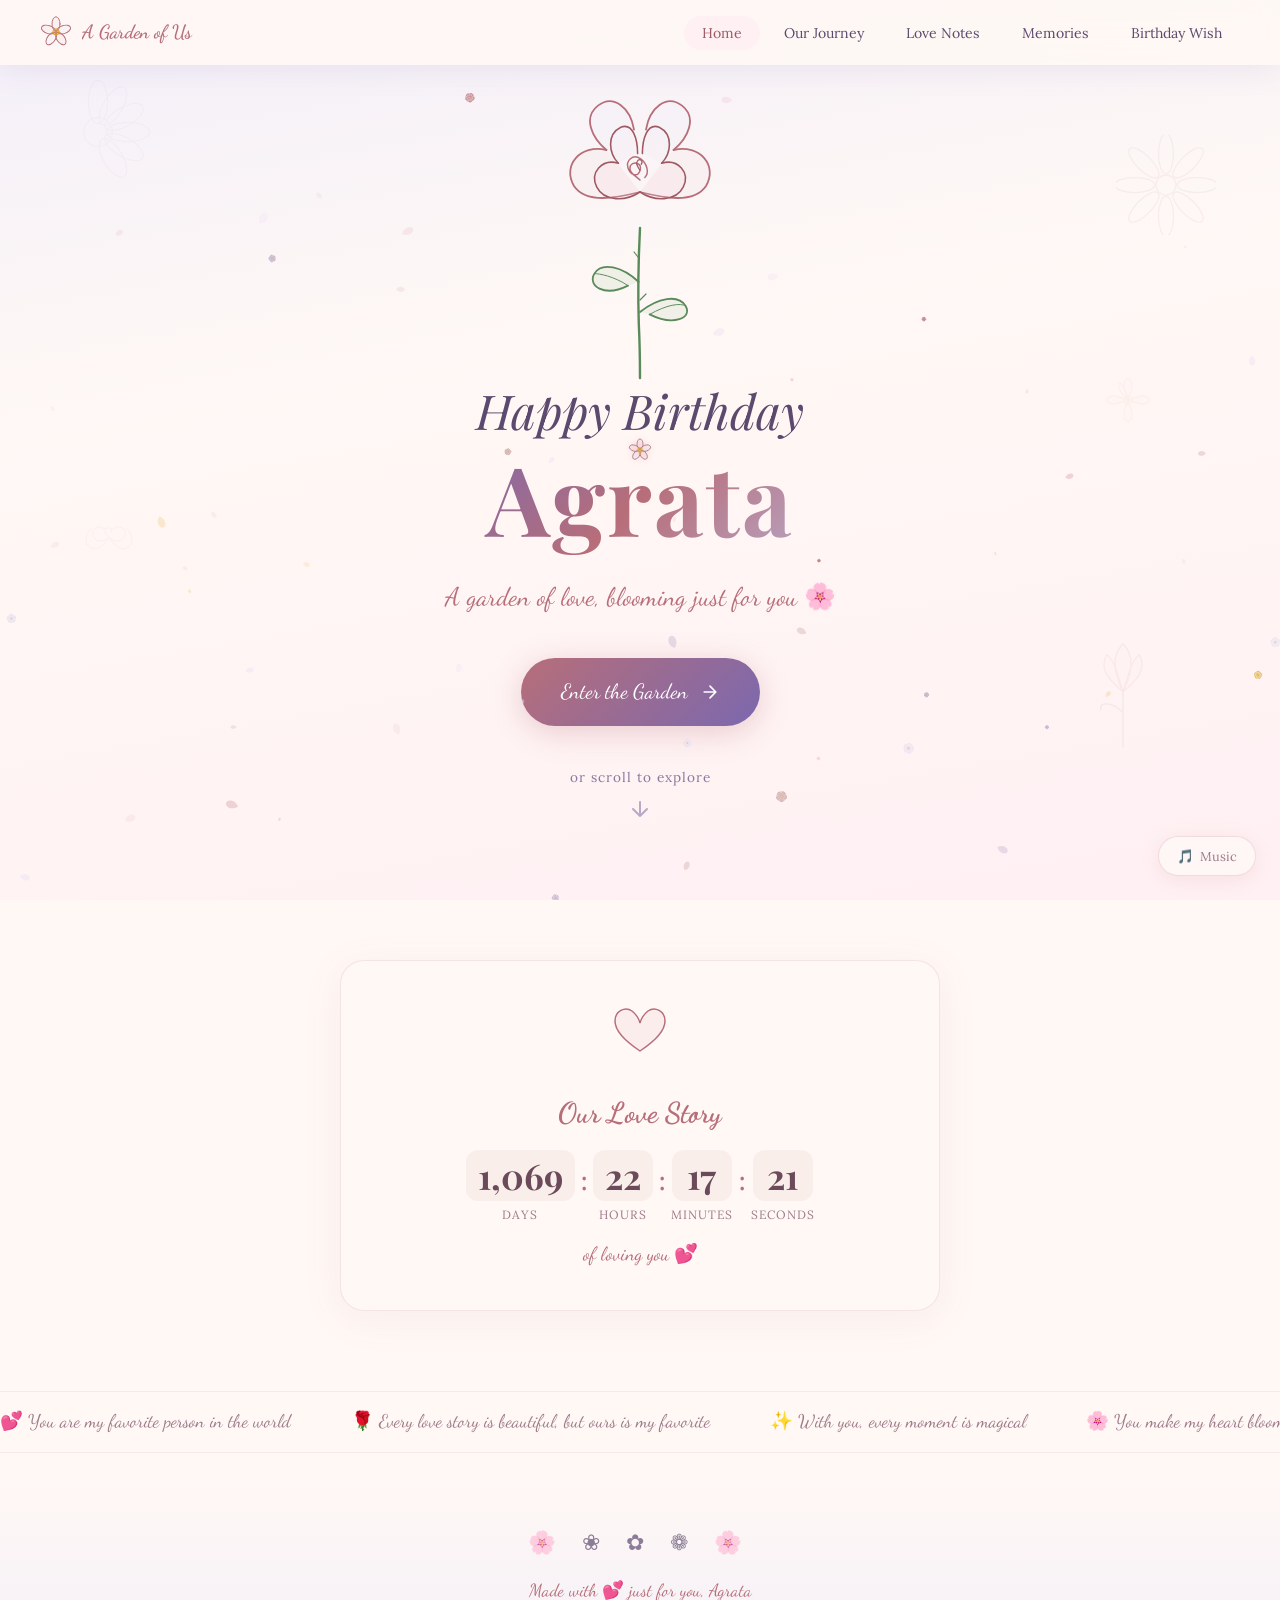
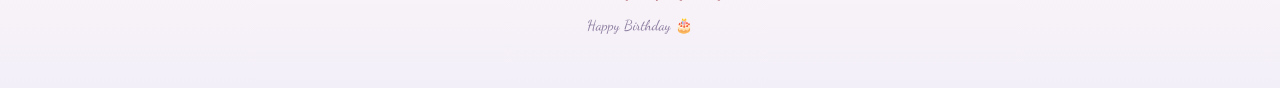
==== index.html @ a14348e7 "Intial Project" ====
<!DOCTYPE html>
<html lang="en">

<head>
    <meta charset="UTF-8">
    <meta name="viewport" content="width=device-width, initial-scale=1.0">
    <title>Happy Birthday, Agrata 🌸</title>
    <meta name="description" content="A garden of love, blooming just for you. Happy Birthday, Agrata!">
    <link rel="preconnect" href="https://fonts.googleapis.com">
    <link rel="preconnect" href="https://fonts.gstatic.com" crossorigin>
    <link
        href="https://fonts.googleapis.com/css2?family=Playfair+Display:ital,wght@0,400;0,600;0,700;1,400;1,600&family=Lora:ital,wght@0,400;0,500;1,400&family=Dancing+Script:wght@400;600;700&display=swap"
        rel="stylesheet">
    <link rel="stylesheet" href="styles.css">
</head>

<body>
    <!-- Page Transition -->
    <div class="page-transition" id="page-transition">
        <div class="petal-curtain"></div>
    </div>

    <!-- Floating Petals Canvas -->
    <canvas id="petals-canvas"></canvas>
    <!-- Twinkling Stars Canvas -->
    <canvas id="stars-canvas"></canvas>

    <!-- Music Toggle -->
    <button id="music-toggle" class="music-toggle" aria-label="Toggle ambient music">
        <span class="music-icon">🎵</span>
        <span class="music-label">Music</span>
    </button>

    <!-- Navigation -->
    <nav class="navbar">
        <a href="index.html" class="nav-logo" data-nav>
            <svg class="nav-logo-flower" viewBox="0 0 40 40">
                <g stroke="#B76E79" fill="none" stroke-width="1.2" stroke-linecap="round">
                    <ellipse cx="20" cy="10" rx="5" ry="9" transform="rotate(0,20,20)" fill="rgba(240,212,216,0.2)" />
                    <ellipse cx="20" cy="10" rx="5" ry="9" transform="rotate(72,20,20)" fill="rgba(230,224,243,0.2)" />
                    <ellipse cx="20" cy="10" rx="5" ry="9" transform="rotate(144,20,20)" fill="rgba(240,212,216,0.2)" />
                    <ellipse cx="20" cy="10" rx="5" ry="9" transform="rotate(216,20,20)" fill="rgba(230,224,243,0.2)" />
                    <ellipse cx="20" cy="10" rx="5" ry="9" transform="rotate(288,20,20)" fill="rgba(240,212,216,0.2)" />
                    <circle cx="20" cy="20" r="4" fill="rgba(218,165,32,0.3)" stroke="#DAA520" />
                </g>
            </svg>
            <span class="nav-logo-text">A Garden of Us</span>
        </a>
        <button id="nav-toggle" class="nav-toggle" aria-label="Toggle navigation">
            <span></span><span></span><span></span>
        </button>
        <ul id="nav-links" class="nav-links">
            <li><a href="index.html" class="nav-link active" data-nav>Home</a></li>
            <li><a href="journey.html" class="nav-link" data-nav>Our Journey</a></li>
            <li><a href="love-notes.html" class="nav-link" data-nav>Love Notes</a></li>
            <li><a href="memories.html" class="nav-link" data-nav>Memories</a></li>
            <li><a href="wish.html" class="nav-link" data-nav>Birthday Wish</a></li>
        </ul>
    </nav>

    <!-- HERO PAGE -->
    <main class="hero-page page-content">
        <!-- Background sketch flowers -->
        <div class="hero-bg-sketches">
            <!-- Sketch sunflower -->
            <svg viewBox="0 0 100 100">
                <g stroke="#B8A9C9" fill="none" stroke-width="1" stroke-linecap="round">
                    <ellipse cx="50" cy="25" rx="8" ry="18" transform="rotate(0,50,50)" />
                    <ellipse cx="50" cy="25" rx="8" ry="18" transform="rotate(30,50,50)" />
                    <ellipse cx="50" cy="25" rx="8" ry="18" transform="rotate(60,50,50)" />
                    <ellipse cx="50" cy="25" rx="8" ry="18" transform="rotate(90,50,50)" />
                    <ellipse cx="50" cy="25" rx="8" ry="18" transform="rotate(120,50,50)" />
                    <ellipse cx="50" cy="25" rx="8" ry="18" transform="rotate(150,50,50)" />
                    <circle cx="50" cy="50" r="12" />
                </g>
            </svg>
            <!-- Sketch daisy -->
            <svg viewBox="0 0 80 80">
                <g stroke="#B76E79" fill="none" stroke-width="1" stroke-linecap="round">
                    <ellipse cx="40" cy="15" rx="6" ry="16" transform="rotate(0,40,40)" />
                    <ellipse cx="40" cy="15" rx="6" ry="16" transform="rotate(45,40,40)" />
                    <ellipse cx="40" cy="15" rx="6" ry="16" transform="rotate(90,40,40)" />
                    <ellipse cx="40" cy="15" rx="6" ry="16" transform="rotate(135,40,40)" />
                    <ellipse cx="40" cy="15" rx="6" ry="16" transform="rotate(180,40,40)" />
                    <ellipse cx="40" cy="15" rx="6" ry="16" transform="rotate(225,40,40)" />
                    <ellipse cx="40" cy="15" rx="6" ry="16" transform="rotate(270,40,40)" />
                    <ellipse cx="40" cy="15" rx="6" ry="16" transform="rotate(315,40,40)" />
                    <circle cx="40" cy="40" r="8" />
                </g>
            </svg>
            <!-- Sketch rose small -->
            <svg viewBox="0 0 80 80">
                <g stroke="#B8A9C9" fill="none" stroke-width="1" stroke-linecap="round">
                    <path d="M40,38 C38,35 35,33 37,30 C40,28 43,30 42,33" />
                    <path d="M40,38 C35,42 28,42 26,36 C24,30 30,26 36,30" />
                    <path d="M40,38 C45,42 52,42 54,36 C56,30 50,26 44,30" />
                    <path d="M40,38 C36,44 30,50 24,47 C18,44 18,36 24,30" />
                    <path d="M40,38 C44,44 50,50 56,47 C62,44 62,36 56,30" />
                </g>
            </svg>
            <!-- Sketch tulip -->
            <svg viewBox="0 0 80 100">
                <g stroke="#B76E79" fill="none" stroke-width="1" stroke-linecap="round">
                    <path d="M40,45 C35,35 30,20 40,10 C50,20 45,35 40,45" fill="rgba(240,212,216,0.1)" />
                    <path d="M40,45 C32,38 22,30 28,18 C34,22 36,32 40,45" fill="rgba(230,224,243,0.1)" />
                    <path d="M40,45 C48,38 58,30 52,18 C46,22 44,32 40,45" fill="rgba(240,212,216,0.1)" />
                    <path d="M40,45 L40,85" stroke="#5A8A5A" />
                    <path d="M40,60 C32,52 22,52 24,58" stroke="#5A8A5A" />
                </g>
            </svg>
            <!-- Sketch cherry blossom -->
            <svg viewBox="0 0 70 70">
                <g stroke="#C9A0A0" fill="none" stroke-width="1" stroke-linecap="round">
                    <path d="M35,35 C33,28 28,20 35,16 C42,20 37,28 35,35" fill="rgba(240,212,216,0.1)" />
                    <path d="M35,35 C28,33 20,28 16,35 C20,42 28,37 35,35" fill="rgba(240,212,216,0.1)" />
                    <path d="M35,35 C37,42 42,50 35,54 C28,50 33,42 35,35" fill="rgba(240,212,216,0.1)" />
                    <path d="M35,35 C42,37 50,42 54,35 C50,28 42,33 35,35" fill="rgba(240,212,216,0.1)" />
                    <path d="M35,35 C30,30 24,24 28,20 C32,24 34,30 35,35" fill="rgba(230,224,243,0.1)" />
                    <circle cx="35" cy="35" r="4" fill="rgba(218,165,32,0.2)" stroke="#DAA520" stroke-width="0.8" />
                </g>
            </svg>
        </div>

        <div class="hero-content">
            <!-- Large Sketch Rose -->
            <div class="hero-flower-main sketch-flower">
                <svg viewBox="0 0 200 260" xmlns="http://www.w3.org/2000/svg">
                    <defs>
                        <filter id="pencilTexture">
                            <feTurbulence type="fractalNoise" baseFrequency="0.04" numOctaves="5" result="noise" />
                            <feDisplacementMap in="SourceGraphic" in2="noise" scale="1" xChannelSelector="R"
                                yChannelSelector="G" />
                        </filter>
                    </defs>
                    <g filter="url(#pencilTexture)">
                        <path d="M100,130 C99,150 98,180 99,210 C100,230 100,250 100,255" stroke="#5A8A5A" fill="none"
                            stroke-width="2" stroke-linecap="round" />
                        <path d="M99,175 C85,162 68,158 62,168 C56,178 70,188 90,178" stroke="#5A8A5A"
                            fill="rgba(143,188,143,0.12)" stroke-width="1.5" stroke-linecap="round" />
                        <path d="M90,178 C78,170 66,168 62,168" stroke="#5A8A5A" fill="none" stroke-width="0.8"
                            stroke-linecap="round" />
                        <path d="M100,200 C115,188 132,185 138,195 C144,205 128,212 108,202" stroke="#5A8A5A"
                            fill="rgba(143,188,143,0.12)" stroke-width="1.5" stroke-linecap="round" />
                        <path d="M108,202 C122,194 134,192 138,195" stroke="#5A8A5A" fill="none" stroke-width="0.8"
                            stroke-linecap="round" />
                        <path d="M99,155 L95,150" stroke="#5A8A5A" fill="none" stroke-width="1"
                            stroke-linecap="round" />
                        <path d="M100,190 L105,185" stroke="#5A8A5A" fill="none" stroke-width="1"
                            stroke-linecap="round" />
                        <path d="M100,100 C80,105 55,110 45,95 C35,78 50,60 72,65" stroke="#B76E79"
                            fill="rgba(240,212,216,0.15)" stroke-width="1.5" stroke-linecap="round" />
                        <path d="M100,100 C120,105 145,110 155,95 C165,78 150,60 128,65" stroke="#B76E79"
                            fill="rgba(240,212,216,0.15)" stroke-width="1.5" stroke-linecap="round" />
                        <path d="M72,65 C60,55 52,38 65,28 C78,18 92,30 95,48" stroke="#B76E79"
                            fill="rgba(230,224,243,0.12)" stroke-width="1.5" stroke-linecap="round" />
                        <path d="M128,65 C140,55 148,38 135,28 C122,18 108,30 105,48" stroke="#B76E79"
                            fill="rgba(230,224,243,0.12)" stroke-width="1.5" stroke-linecap="round" />
                        <path d="M100,100 C88,108 70,108 64,96 C58,84 68,72 82,76" stroke="#9E5A64"
                            fill="rgba(240,212,216,0.18)" stroke-width="1.3" stroke-linecap="round" />
                        <path d="M100,100 C112,108 130,108 136,96 C142,84 132,72 118,76" stroke="#9E5A64"
                            fill="rgba(240,212,216,0.18)" stroke-width="1.3" stroke-linecap="round" />
                        <path d="M82,76 C74,68 72,52 84,46 C94,42 98,56 98,68" stroke="#9E5A64"
                            fill="rgba(230,224,243,0.15)" stroke-width="1.3" stroke-linecap="round" />
                        <path d="M118,76 C126,68 128,52 116,46 C106,42 102,56 102,68" stroke="#9E5A64"
                            fill="rgba(230,224,243,0.15)" stroke-width="1.3" stroke-linecap="round" />
                        <path
                            d="M100,90 C96,86 90,84 92,78 C95,74 102,76 100,82 C98,88 92,86 90,80 C88,74 94,68 100,72 C106,76 108,84 104,88"
                            stroke="#B76E79" fill="none" stroke-width="1.2" stroke-linecap="round" />
                        <path d="M100,82 C98,79 96,76 98,74 C100,72 103,74 101,77" stroke="#9E5A64" fill="none"
                            stroke-width="1" stroke-linecap="round" />
                    </g>
                </svg>
            </div>

            <h1 class="hero-title">
                <span class="title-line">Happy Birthday</span>
                <span class="title-name">Agrata</span>
            </h1>
            <p class="hero-subtitle">A garden of love, blooming just for you 🌸</p>

            <a href="journey.html" class="hero-enter-btn" data-nav>
                Enter the Garden
                <svg viewBox="0 0 24 24" fill="none" stroke="currentColor" stroke-width="2" stroke-linecap="round"
                    stroke-linejoin="round">
                    <path d="M5 12h14M12 5l7 7-7 7" />
                </svg>
            </a>

            <div class="scroll-hint">
                <span>or scroll to explore</span>
                <div class="scroll-arrow">
                    <svg width="24" height="24" viewBox="0 0 24 24" fill="none">
                        <path d="M12 5v14M5 12l7 7 7-7" stroke="currentColor" stroke-width="2" stroke-linecap="round"
                            stroke-linejoin="round" />
                    </svg>
                </div>
            </div>
        </div>
    </main>

    <!-- Love Counter Section -->
    <section class="love-counter-section" data-animate>
        <div class="love-counter-card">
            <div class="love-counter-heart">
                <svg viewBox="0 0 60 60" width="60" height="60">
                    <path
                        d="M30,50 C15,40 5,30 5,20 C5,10 15,5 22,10 C27,14 29,18 30,22 C31,18 33,14 38,10 C45,5 55,10 55,20 C55,30 45,40 30,50Z"
                        stroke="#B76E79" fill="rgba(240,212,216,0.3)" stroke-width="1.5" />
                </svg>
            </div>
            <div class="love-counter-text">
                <h3>Our Love Story</h3>
                <div class="counter-numbers" id="love-counter">
                    <div class="counter-unit">
                        <span class="counter-value" id="counter-days">∞</span>
                        <span class="counter-label">Days</span>
                    </div>
                    <div class="counter-divider">:</div>
                    <div class="counter-unit">
                        <span class="counter-value" id="counter-hours">∞</span>
                        <span class="counter-label">Hours</span>
                    </div>
                    <div class="counter-divider">:</div>
                    <div class="counter-unit">
                        <span class="counter-value" id="counter-minutes">∞</span>
                        <span class="counter-label">Minutes</span>
                    </div>
                    <div class="counter-divider">:</div>
                    <div class="counter-unit">
                        <span class="counter-value" id="counter-seconds">∞</span>
                        <span class="counter-label">Seconds</span>
                    </div>
                </div>
                <p class="counter-subtitle">of loving you 💕</p>
            </div>
        </div>
    </section>

    <!-- Floating Love Quotes Ticker -->
    <section class="love-ticker-section">
        <div class="love-ticker">
            <div class="ticker-track" id="ticker-track">
                <span class="ticker-item">💕 You are my favorite person in the world</span>
                <span class="ticker-item">🌹 Every love story is beautiful, but ours is my favorite</span>
                <span class="ticker-item">✨ With you, every moment is magical</span>
                <span class="ticker-item">🌸 You make my heart bloom</span>
                <span class="ticker-item">💜 I fall in love with you more every day</span>
                <span class="ticker-item">🌻 You are my sunshine on cloudy days</span>
                <span class="ticker-item">💗 Home is wherever I'm with you</span>
                <span class="ticker-item">🦋 You give me butterflies, still</span>
                <span class="ticker-item">💕 You are my favorite person in the world</span>
                <span class="ticker-item">🌹 Every love story is beautiful, but ours is my favorite</span>
                <span class="ticker-item">✨ With you, every moment is magical</span>
                <span class="ticker-item">🌸 You make my heart bloom</span>
            </div>
        </div>
    </section>

    <!-- Footer -->
    <footer class="footer">
        <div class="footer-flowers">🌸 ❀ ✿ ❁ 🌸</div>
        <p>Made with 💕 just for you, Agrata</p>
        <p class="footer-small">Happy Birthday 🎂</p>
    </footer>

    <script src="script.js"></script>
</body>

</html>
---- styles.css ----
/* ========================================
   A GARDEN OF US — Multi-Page Birthday Website
   Theme: Botanical Romance with Sketch Flowers
   Color Palette: Lavender & Rose Gold
   ======================================== */

/* ===== CSS CUSTOM PROPERTIES ===== */
:root {
    --lavender: #B8A9C9;
    --lavender-light: #E6E0F3;
    --lavender-pale: #F3EFF9;
    --lavender-deep: #7B68AE;
    --lavender-dark: #5C4A8A;
    --rose-gold: #B76E79;
    --rose-gold-light: #F0D4D8;
    --rose-gold-pale: #FFF0F3;
    --rose-gold-metallic: #C9A0A0;
    --rose-gold-deep: #9E5A64;
    --cream: #FFF8F5;
    --cream-dark: #F5EDE8;
    --green-soft: #8FBC8F;
    --green-deep: #5A8A5A;
    --green-vine: #6B9E6B;
    --text-dark: #3D2E4F;
    --text-medium: #5C4A6E;
    --text-light: #8A7A9E;
    --white: #FFFFFF;
    --shadow-soft: 0 4px 30px rgba(123, 104, 174, 0.12);
    --shadow-medium: 0 8px 40px rgba(123, 104, 174, 0.18);
    --shadow-rose: 0 4px 30px rgba(183, 110, 121, 0.15);
    --font-display: 'Playfair Display', Georgia, serif;
    --font-body: 'Lora', Georgia, serif;
    --font-script: 'Dancing Script', cursive;
    --transition-smooth: all 0.4s cubic-bezier(0.25, 0.46, 0.45, 0.94);
}

/* ===== RESET & BASE ===== */
*,
*::before,
*::after {
    margin: 0;
    padding: 0;
    box-sizing: border-box;
}

html {
    scroll-behavior: smooth;
    font-size: 16px;
    overflow-x: hidden;
}

body {
    font-family: var(--font-body);
    color: var(--text-dark);
    background-color: var(--cream);
    overflow-x: hidden;
    line-height: 1.7;
}

::selection {
    background: var(--lavender-light);
    color: var(--lavender-dark);
}

/* ===== PAGE TRANSITION OVERLAY ===== */
.page-transition {
    position: fixed;
    inset: 0;
    z-index: 9999;
    pointer-events: none;
    display: flex;
    align-items: center;
    justify-content: center;
}

.page-transition .petal-curtain {
    position: absolute;
    inset: 0;
    background: linear-gradient(135deg, var(--lavender-pale), var(--rose-gold-pale));
    transform: scaleY(0);
    transform-origin: bottom;
    transition: transform 0.5s cubic-bezier(0.65, 0, 0.35, 1);
}

.page-transition.entering .petal-curtain {
    transform: scaleY(1);
    transform-origin: bottom;
}

.page-transition.leaving .petal-curtain {
    transform: scaleY(0);
    transform-origin: top;
}

/* Page entry animation */
.page-content {
    animation: pageEnter 0.8s ease-out forwards;
}

@keyframes pageEnter {
    from {
        opacity: 0;
        transform: translateY(30px);
    }

    to {
        opacity: 1;
        transform: translateY(0);
    }
}

/* ===== NAVIGATION ===== */
.navbar {
    position: fixed;
    top: 0;
    left: 0;
    right: 0;
    z-index: 1000;
    padding: 16px 40px;
    display: flex;
    align-items: center;
    justify-content: space-between;
    transition: var(--transition-smooth);
    background: rgba(255, 248, 245, 0.85);
    backdrop-filter: blur(20px);
    -webkit-backdrop-filter: blur(20px);
    box-shadow: var(--shadow-soft);
}

.nav-logo {
    display: flex;
    align-items: center;
    gap: 10px;
    text-decoration: none;
    transition: var(--transition-smooth);
}

.nav-logo:hover {
    transform: scale(1.05);
}

.nav-logo-flower {
    width: 32px;
    height: 32px;
    animation: spinSlow 10s linear infinite;
}

@keyframes spinSlow {
    from {
        transform: rotate(0deg);
    }

    to {
        transform: rotate(360deg);
    }
}

.nav-logo-text {
    font-family: var(--font-script);
    font-size: 1.2rem;
    color: var(--rose-gold);
    font-weight: 600;
}

.nav-toggle {
    display: none;
    flex-direction: column;
    gap: 5px;
    background: none;
    border: none;
    cursor: pointer;
    padding: 5px;
    z-index: 1001;
}

.nav-toggle span {
    display: block;
    width: 28px;
    height: 3px;
    background: var(--lavender-deep);
    border-radius: 3px;
    transition: var(--transition-smooth);
}

.nav-toggle.active span:nth-child(1) {
    transform: rotate(45deg) translate(6px, 6px);
}

.nav-toggle.active span:nth-child(2) {
    opacity: 0;
}

.nav-toggle.active span:nth-child(3) {
    transform: rotate(-45deg) translate(6px, -6px);
}

.nav-links {
    display: flex;
    list-style: none;
    gap: 6px;
}

.nav-link {
    text-decoration: none;
    font-family: var(--font-body);
    font-size: 0.88rem;
    color: var(--text-medium);
    padding: 8px 18px;
    border-radius: 25px;
    transition: var(--transition-smooth);
    position: relative;
}

.nav-link:hover,
.nav-link.active {
    color: var(--rose-gold-deep);
    background: var(--rose-gold-pale);
}

/* ===== FLOATING PETALS CANVAS ===== */
#petals-canvas {
    position: fixed;
    top: 0;
    left: 0;
    width: 100%;
    height: 100%;
    pointer-events: none;
    z-index: 2;
}

/* ===== SKETCH FLOWER STYLES ===== */
.sketch-flower {
    transition: transform 0.6s ease;
}

.sketch-flower:hover {
    transform: scale(1.08) rotate(5deg);
}

.sketch-line {
    fill: none;
    stroke-linecap: round;
    stroke-linejoin: round;
}

.sketch-fill-rose {
    fill: rgba(240, 212, 216, 0.25);
}

.sketch-fill-lavender {
    fill: rgba(230, 224, 243, 0.25);
}

.sketch-fill-gold {
    fill: rgba(218, 165, 32, 0.2);
}

.sketch-fill-green {
    fill: rgba(143, 188, 143, 0.15);
}

/* ===== COMMON SECTION STYLES ===== */
.section-header {
    text-align: center;
    padding-top: 120px;
    padding-bottom: 60px;
}

.section-icon {
    display: block;
    margin-bottom: 16px;
}

.section-icon svg {
    width: 60px;
    height: 60px;
    animation: float 3s ease-in-out infinite;
}

@keyframes float {

    0%,
    100% {
        transform: translateY(0);
    }

    50% {
        transform: translateY(-10px);
    }
}

.section-title {
    font-family: var(--font-display);
    font-size: clamp(2rem, 5vw, 3.5rem);
    color: var(--lavender-dark);
    margin-bottom: 12px;
    font-weight: 700;
}

.section-subtitle {
    font-family: var(--font-script);
    font-size: clamp(1rem, 3vw, 1.4rem);
    color: var(--rose-gold);
    font-weight: 400;
}

/* ===== SCROLL ANIMATIONS ===== */
[data-animate] {
    opacity: 0;
    transform: translateY(40px);
    transition: all 0.8s cubic-bezier(0.25, 0.46, 0.45, 0.94);
}

[data-animate].visible {
    opacity: 1;
    transform: translateY(0);
}

/* ===== FOOTER ===== */
.footer {
    text-align: center;
    padding: 50px 20px;
    background: linear-gradient(180deg, transparent, var(--lavender-pale));
    color: var(--text-medium);
    font-size: 0.95rem;
}

.footer-flowers {
    font-size: 1.4rem;
    letter-spacing: 10px;
    margin-bottom: 15px;
    opacity: 0.7;
}

.footer p {
    font-family: var(--font-script);
    font-size: 1.1rem;
    color: var(--rose-gold);
}

.footer-small {
    margin-top: 8px;
    font-size: 0.9rem !important;
    color: var(--text-light) !important;
}

/* ===== HERO PAGE ===== */
.hero-page {
    min-height: 100vh;
    display: flex;
    align-items: center;
    justify-content: center;
    background: linear-gradient(170deg, var(--lavender-pale) 0%, var(--cream) 40%, var(--rose-gold-pale) 100%);
    position: relative;
    overflow: hidden;
}

.hero-bg-sketches {
    position: absolute;
    inset: 0;
    overflow: hidden;
    pointer-events: none;
}

.hero-bg-sketches svg {
    position: absolute;
    opacity: 0.08;
    animation: floatRandom 8s ease-in-out infinite;
}

.hero-bg-sketches svg:nth-child(1) {
    top: 8%;
    left: 3%;
    width: 120px;
    animation-delay: 0s;
}

.hero-bg-sketches svg:nth-child(2) {
    top: 15%;
    right: 5%;
    width: 100px;
    animation-delay: 1.5s;
}

.hero-bg-sketches svg:nth-child(3) {
    top: 55%;
    left: 5%;
    width: 90px;
    animation-delay: 3s;
}

.hero-bg-sketches svg:nth-child(4) {
    top: 70%;
    right: 8%;
    width: 110px;
    animation-delay: 2s;
}

.hero-bg-sketches svg:nth-child(5) {
    top: 40%;
    left: 85%;
    width: 80px;
    animation-delay: 4s;
}

@keyframes floatRandom {

    0%,
    100% {
        transform: translate(0, 0) rotate(0deg);
    }

    25% {
        transform: translate(10px, -15px) rotate(5deg);
    }

    50% {
        transform: translate(-5px, -25px) rotate(-3deg);
    }

    75% {
        transform: translate(15px, -10px) rotate(8deg);
    }
}

.hero-content {
    text-align: center;
    z-index: 3;
    position: relative;
    padding: 0 20px;
}

.hero-flower-main {
    width: 240px;
    height: 280px;
    margin: 0 auto 30px;
    opacity: 0;
    animation: heroFlowerIn 1.5s cubic-bezier(0.34, 1.56, 0.64, 1) 0.3s forwards;
}

@keyframes heroFlowerIn {
    from {
        opacity: 0;
        transform: scale(0.3) rotate(-20deg);
    }

    to {
        opacity: 1;
        transform: scale(1) rotate(0deg);
    }
}

.hero-title {
    font-family: var(--font-display);
    line-height: 1.2;
    margin-bottom: 20px;
    opacity: 0;
    animation: slideUp 1s ease-out 1s forwards;
}

.title-line {
    display: block;
    font-size: clamp(1.8rem, 5vw, 3rem);
    color: var(--text-medium);
    font-weight: 400;
    font-style: italic;
}

.title-name {
    display: block;
    font-size: clamp(3rem, 8vw, 6rem);
    background: linear-gradient(135deg, var(--lavender-deep), var(--rose-gold), var(--lavender));
    -webkit-background-clip: text;
    -webkit-text-fill-color: transparent;
    background-clip: text;
    font-weight: 700;
    letter-spacing: 2px;
}

.hero-subtitle {
    font-family: var(--font-script);
    font-size: clamp(1.1rem, 3vw, 1.6rem);
    color: var(--rose-gold);
    opacity: 0;
    animation: slideUp 1s ease-out 1.3s forwards;
    margin-bottom: 40px;
}

@keyframes slideUp {
    from {
        opacity: 0;
        transform: translateY(30px);
    }

    to {
        opacity: 1;
        transform: translateY(0);
    }
}

.hero-enter-btn {
    display: inline-flex;
    align-items: center;
    gap: 12px;
    padding: 16px 40px;
    background: linear-gradient(135deg, var(--rose-gold), var(--lavender-deep));
    color: white;
    text-decoration: none;
    font-family: var(--font-script);
    font-size: 1.3rem;
    border-radius: 50px;
    border: none;
    cursor: pointer;
    opacity: 0;
    animation: slideUp 1s ease-out 1.6s forwards;
    transition: all 0.4s ease;
    box-shadow: 0 6px 30px rgba(183, 110, 121, 0.3);
}

.hero-enter-btn:hover {
    transform: translateY(-3px) scale(1.03);
    box-shadow: 0 10px 40px rgba(183, 110, 121, 0.4);
}

.hero-enter-btn svg {
    width: 20px;
    height: 20px;
    transition: transform 0.3s ease;
}

.hero-enter-btn:hover svg {
    transform: translateX(5px);
}

/* Scroll hint */
.scroll-hint {
    margin-top: 40px;
    opacity: 0;
    animation: slideUp 1s ease-out 1.8s forwards;
    color: var(--text-light);
    font-size: 0.85rem;
    letter-spacing: 1px;
}

.scroll-arrow {
    margin-top: 8px;
    animation: bounceDown 2s ease-in-out infinite;
}

.scroll-arrow svg {
    color: var(--lavender);
}

@keyframes bounceDown {

    0%,
    100% {
        transform: translateY(0);
    }

    50% {
        transform: translateY(10px);
    }
}

/* ===== JOURNEY PAGE ===== */
.journey-page {
    min-height: 100vh;
    background: linear-gradient(180deg, var(--cream) 0%, var(--lavender-pale) 50%, var(--cream) 100%);
    padding-bottom: 100px;
}

.timeline {
    position: relative;
    max-width: 900px;
    margin: 0 auto;
    padding: 0 20px;
}

.vine-line {
    position: absolute;
    left: 50%;
    top: 0;
    bottom: 0;
    width: 3px;
    background: linear-gradient(to bottom,
            transparent,
            var(--green-soft) 5%,
            var(--green-vine) 50%,
            var(--green-soft) 95%,
            transparent);
    transform: translateX(-50%);
    border-radius: 2px;
}

.timeline-item {
    position: relative;
    width: 45%;
    padding: 20px 0;
    opacity: 0;
    transform: translateY(40px);
    transition: all 0.8s cubic-bezier(0.25, 0.46, 0.45, 0.94);
}

.timeline-item.visible {
    opacity: 1;
    transform: translateY(0);
}

.timeline-item.left {
    margin-right: auto;
    text-align: right;
    padding-right: 50px;
}

.timeline-item.right {
    margin-left: auto;
    text-align: left;
    padding-left: 50px;
}

.timeline-flower {
    position: absolute;
    top: 20px;
    z-index: 5;
    transition: transform 0.5s ease;
}

.timeline-flower svg {
    width: 50px;
    height: 50px;
}

.timeline-item.left .timeline-flower {
    right: -28px;
}

.timeline-item.right .timeline-flower {
    left: -28px;
}

.timeline-item:hover .timeline-flower {
    transform: scale(1.2) rotate(10deg);
}

.timeline-card {
    background: rgba(255, 255, 255, 0.8);
    backdrop-filter: blur(10px);
    border-radius: 20px;
    padding: 30px;
    box-shadow: var(--shadow-soft);
    border: 1px solid rgba(184, 169, 201, 0.2);
    transition: var(--transition-smooth);
    cursor: pointer;
}

.timeline-card:hover {
    transform: translateY(-5px);
    box-shadow: var(--shadow-medium);
    border-color: var(--rose-gold-light);
}

.timeline-date {
    font-family: var(--font-script);
    font-size: 1rem;
    color: var(--rose-gold);
    display: block;
    margin-bottom: 8px;
}

.timeline-card h3 {
    font-family: var(--font-display);
    font-size: 1.3rem;
    color: var(--lavender-dark);
    margin-bottom: 10px;
}

.timeline-card p {
    font-size: 0.95rem;
    color: var(--text-medium);
    line-height: 1.7;
}

/* ===== LOVE NOTES PAGE ===== */
.love-notes-page {
    min-height: 100vh;
    background: linear-gradient(180deg, var(--cream) 0%, var(--rose-gold-pale) 50%, var(--cream) 100%);
    padding-bottom: 100px;
}

.notes-garden {
    display: grid;
    grid-template-columns: repeat(3, 1fr);
    gap: 40px;
    max-width: 1000px;
    margin: 0 auto;
    padding: 0 30px;
}

.love-note {
    perspective: 800px;
    height: 320px;
    cursor: pointer;
    opacity: 0;
    transform: translateY(30px) scale(0.9);
    transition: all 0.8s cubic-bezier(0.25, 0.46, 0.45, 0.94);
}

.love-note.visible {
    opacity: 1;
    transform: translateY(0) scale(1);
}

.love-note:nth-child(2) {
    transition-delay: 0.1s;
}

.love-note:nth-child(3) {
    transition-delay: 0.2s;
}

.love-note:nth-child(4) {
    transition-delay: 0.3s;
}

.love-note:nth-child(5) {
    transition-delay: 0.4s;
}

.love-note:nth-child(6) {
    transition-delay: 0.5s;
}

.note-card {
    position: relative;
    width: 100%;
    height: 100%;
    transition: transform 0.8s cubic-bezier(0.4, 0, 0.2, 1);
    transform-style: preserve-3d;
}

.love-note.flipped .note-card {
    transform: rotateY(180deg);
}

.note-front,
.note-back {
    position: absolute;
    inset: 0;
    backface-visibility: hidden;
    border-radius: 20px;
    display: flex;
    flex-direction: column;
    align-items: center;
    justify-content: center;
    padding: 24px;
}

.note-front {
    background: rgba(255, 255, 255, 0.75);
    backdrop-filter: blur(10px);
    border: 1px solid rgba(184, 169, 201, 0.2);
    box-shadow: var(--shadow-soft);
}

.note-front svg {
    width: 100px;
    height: 100px;
    margin-bottom: 15px;
}

.note-front-label {
    font-family: var(--font-script);
    font-size: 1.1rem;
    color: var(--rose-gold);
}

.note-front-hint {
    font-size: 0.8rem;
    color: var(--text-light);
    margin-top: 8px;
    font-style: italic;
}

.note-back {
    background: linear-gradient(135deg, var(--rose-gold-pale), var(--lavender-pale));
    border: 2px solid var(--rose-gold-light);
    box-shadow: var(--shadow-rose);
    transform: rotateY(180deg);
}

.note-back p {
    font-family: var(--font-script);
    font-size: 1.2rem;
    color: var(--text-dark);
    line-height: 1.8;
    text-align: center;
}

.note-back .note-close-hint {
    font-size: 0.75rem;
    color: var(--text-light);
    margin-top: 15px;
    font-style: italic;
}

/* ===== MEMORIES PAGE ===== */
.memories-page {
    min-height: 100vh;
    background: linear-gradient(180deg, var(--cream) 0%, var(--lavender-pale) 50%, var(--cream) 100%);
    padding-bottom: 100px;
}

.gallery {
    display: grid;
    grid-template-columns: repeat(3, 1fr);
    gap: 30px;
    max-width: 1000px;
    margin: 0 auto;
    padding: 0 30px;
}

.gallery-item {
    opacity: 0;
    transform: translateY(30px);
    transition: all 0.8s ease;
    cursor: pointer;
}

.gallery-item.visible {
    opacity: 1;
    transform: translateY(0);
}

.gallery-item:nth-child(2) {
    transition-delay: 0.1s;
}

.gallery-item:nth-child(3) {
    transition-delay: 0.2s;
}

.gallery-item:nth-child(4) {
    transition-delay: 0.3s;
}

.gallery-item:nth-child(5) {
    transition-delay: 0.4s;
}

.gallery-item:nth-child(6) {
    transition-delay: 0.5s;
}

.gallery-item.gi-large {
    grid-column: span 2;
}

.gallery-frame {
    position: relative;
    border-radius: 20px;
    overflow: hidden;
    background: rgba(255, 255, 255, 0.7);
    backdrop-filter: blur(10px);
    border: 1px solid rgba(184, 169, 201, 0.2);
    box-shadow: var(--shadow-soft);
    transition: var(--transition-smooth);
}

.gallery-frame:hover {
    transform: translateY(-5px);
    box-shadow: var(--shadow-medium);
    border-color: var(--rose-gold-light);
}

.photo-placeholder {
    aspect-ratio: 4/3;
    display: flex;
    flex-direction: column;
    align-items: center;
    justify-content: center;
    background: linear-gradient(135deg, var(--lavender-pale), var(--rose-gold-pale));
    gap: 10px;
}

.placeholder-icon {
    font-size: 2.5rem;
    opacity: 0.5;
}

.placeholder-text {
    font-family: var(--font-script);
    color: var(--text-light);
    font-size: 1rem;
}

.frame-corner {
    position: absolute;
    width: 40px;
    height: 40px;
    opacity: 0.5;
    transition: opacity 0.3s ease;
}

.gallery-frame:hover .frame-corner {
    opacity: 0.8;
}

.fc-tl {
    top: 8px;
    left: 8px;
}

.fc-tr {
    top: 8px;
    right: 8px;
    transform: scaleX(-1);
}

.fc-bl {
    bottom: 8px;
    left: 8px;
    transform: scaleY(-1);
}

.fc-br {
    bottom: 8px;
    right: 8px;
    transform: scale(-1);
}

.gallery-caption {
    font-family: var(--font-script);
    font-size: 1rem;
    color: var(--text-medium);
    text-align: center;
    padding: 14px 10px;
}

/* ===== WISH PAGE ===== */
.wish-page {
    min-height: 100vh;
    background: linear-gradient(180deg, var(--cream) 0%, var(--rose-gold-pale) 30%, var(--lavender-pale) 70%, var(--cream) 100%);
    padding-bottom: 80px;
    position: relative;
    overflow: hidden;
}

#cherry-canvas {
    position: absolute;
    inset: 0;
    width: 100%;
    height: 100%;
    pointer-events: none;
    z-index: 1;
}

.wish-content {
    position: relative;
    z-index: 3;
}

.wish-flowers-row {
    display: flex;
    justify-content: center;
    gap: 20px;
    margin-bottom: 10px;
    opacity: 0;
    animation: slideUp 1s ease-out 0.5s forwards;
}

.wish-flowers-row svg {
    width: 50px;
    height: 50px;
    animation: float 4s ease-in-out infinite;
}

.wish-flowers-row svg:nth-child(2) {
    animation-delay: 0.5s;
}

.wish-flowers-row svg:nth-child(3) {
    animation-delay: 1s;
}

.wish-title {
    text-align: center;
    font-family: var(--font-display);
    margin-bottom: 40px;
    opacity: 0;
    animation: slideUp 1s ease-out 0.8s forwards;
}

.wish-line1 {
    display: block;
    font-size: clamp(1.5rem, 4vw, 2.5rem);
    color: var(--text-medium);
    font-weight: 400;
    font-style: italic;
}

.wish-line2 {
    display: block;
    font-size: clamp(2.5rem, 6vw, 4rem);
    background: linear-gradient(135deg, var(--lavender-deep), var(--rose-gold));
    -webkit-background-clip: text;
    -webkit-text-fill-color: transparent;
    background-clip: text;
    font-weight: 700;
}

.wish-letter {
    max-width: 700px;
    margin: 0 auto 60px;
    background: rgba(255, 255, 255, 0.85);
    backdrop-filter: blur(15px);
    border-radius: 24px;
    padding: 50px 45px;
    box-shadow: var(--shadow-medium);
    border: 1px solid rgba(184, 169, 201, 0.15);
    opacity: 0;
    animation: slideUp 1s ease-out 1.1s forwards;
}

.wish-letter p {
    font-size: 1.05rem;
    line-height: 1.9;
    margin-bottom: 18px;
    color: var(--text-dark);
}

.wish-letter p:first-child {
    font-family: var(--font-script);
    font-size: 1.3rem;
    color: var(--lavender-deep);
}

.wish-signature {
    font-family: var(--font-script);
    font-size: 1.3rem;
    text-align: right;
    color: var(--rose-gold);
    margin-top: 25px;
    margin-bottom: 0 !important;
}

/* Cake */
.wish-cake {
    text-align: center;
    opacity: 0;
    animation: slideUp 1s ease-out 1.4s forwards;
}

.cake {
    display: inline-block;
    position: relative;
    cursor: pointer;
    transition: transform 0.3s ease;
}

.cake:hover {
    transform: scale(1.08);
}

.candle {
    width: 8px;
    height: 35px;
    background: linear-gradient(to bottom, #FFE4B5, var(--lavender));
    margin: 0 auto 0;
    border-radius: 4px 4px 0 0;
    position: relative;
}

.flame {
    position: absolute;
    top: -18px;
    left: 50%;
    transform: translateX(-50%);
    width: 12px;
    height: 18px;
    background: radial-gradient(ellipse at bottom, #FFA500, #FF6347, transparent);
    border-radius: 50% 50% 50% 50% / 60% 60% 40% 40%;
    animation: flicker 0.4s ease-in-out infinite alternate;
    transition: opacity 0.5s ease;
}

.flame.out {
    opacity: 0;
}

@keyframes flicker {
    0% {
        transform: translateX(-50%) scale(1) rotate(-2deg);
    }

    100% {
        transform: translateX(-50%) scale(1.1) rotate(2deg);
    }
}

.cake-top {
    width: 100px;
    height: 20px;
    background: linear-gradient(to bottom, var(--rose-gold-pale), var(--rose-gold-light));
    border-radius: 8px 8px 0 0;
    position: relative;
}

.cake-top::after {
    content: '• • •';
    position: absolute;
    top: 4px;
    width: 100%;
    text-align: center;
    font-size: 10px;
    color: var(--lavender);
    letter-spacing: 8px;
}

.cake-middle {
    width: 110px;
    height: 30px;
    background: linear-gradient(to bottom, var(--lavender-light), var(--lavender));
    margin: 0 auto;
    border: 2px solid rgba(255, 255, 255, 0.4);
}

.cake-bottom {
    width: 120px;
    height: 30px;
    background: linear-gradient(to bottom, var(--rose-gold-light), var(--rose-gold));
    margin: 0 auto;
    border-radius: 0 0 12px 12px;
    border: 2px solid rgba(255, 255, 255, 0.3);
}

.make-wish {
    font-family: var(--font-script);
    font-size: 1.3rem;
    color: var(--lavender-deep);
    margin-top: 20px;
}

/* Confetti */
.confetti-piece {
    position: fixed;
    width: 10px;
    height: 10px;
    border-radius: 2px;
    z-index: 9000;
    animation: confettiFall 3s ease-out forwards;
    pointer-events: none;
}

@keyframes confettiFall {
    0% {
        transform: translateY(0) rotate(0deg);
        opacity: 1;
    }

    100% {
        transform: translateY(100vh) rotate(720deg);
        opacity: 0;
    }
}

/* ===== SPARKLE ON CLICK ===== */
.sparkle {
    position: fixed;
    pointer-events: none;
    width: 10px;
    height: 10px;
    border-radius: 50%;
    animation: sparkleAnim 0.8s ease-out forwards;
    z-index: 9999;
}

@keyframes sparkleAnim {
    0% {
        transform: scale(0);
        opacity: 1;
    }

    50% {
        transform: scale(1);
        opacity: 0.8;
    }

    100% {
        transform: scale(0);
        opacity: 0;
    }
}

/* ===== MOUSE FLOWER TRAIL ===== */
.trail-petal {
    position: fixed;
    pointer-events: none;
    z-index: 9998;
    animation: trailFade 1.2s ease-out forwards;
    transform-origin: center;
}

.trail-petal svg {
    width: 100%;
    height: 100%;
}

@keyframes trailFade {
    0% {
        opacity: 0.8;
        transform: scale(0.3) rotate(0deg);
    }

    40% {
        opacity: 0.6;
        transform: scale(1) rotate(90deg);
    }

    100% {
        opacity: 0;
        transform: scale(0.5) rotate(200deg) translateY(20px);
    }
}

/* ===== CLICK-TO-PLANT FLOWERS ===== */
.planted-flower {
    position: absolute;
    pointer-events: none;
    z-index: 5;
    transform: translate(-50%, -100%);
    animation: flowerGrow 1s cubic-bezier(0.34, 1.56, 0.64, 1) forwards;
    transform-origin: bottom center;
    filter: drop-shadow(0 2px 4px rgba(0, 0, 0, 0.1));
}

.planted-flower svg {
    width: 100%;
    height: auto;
}

.planted-flower.wilting {
    animation: flowerWilt 1.5s ease-in forwards;
}

@keyframes flowerGrow {
    0% {
        opacity: 0;
        transform: translate(-50%, -100%) scaleY(0) scaleX(0.5);
    }

    50% {
        opacity: 1;
        transform: translate(-50%, -100%) scaleY(1.1) scaleX(1.05);
    }

    70% {
        transform: translate(-50%, -100%) scaleY(0.95) scaleX(0.98);
    }

    100% {
        opacity: 1;
        transform: translate(-50%, -100%) scaleY(1) scaleX(1);
    }
}

@keyframes flowerWilt {
    0% {
        opacity: 1;
        transform: translate(-50%, -100%) rotate(0deg);
    }

    50% {
        opacity: 0.5;
        transform: translate(-50%, -100%) rotate(15deg) scaleY(0.8);
    }

    100% {
        opacity: 0;
        transform: translate(-50%, -100%) rotate(30deg) scaleY(0.3);
    }
}

/* ===== FLOATING HEARTS ===== */
.floating-heart {
    position: fixed;
    pointer-events: none;
    z-index: 9998;
    animation: heartFloat 2.5s ease-out forwards;
}

@keyframes heartFloat {
    0% {
        opacity: 1;
        transform: translateY(0) scale(0.3) rotate(0deg);
    }

    20% {
        opacity: 1;
        transform: translateY(-30px) scale(1.2) rotate(-10deg);
    }

    100% {
        opacity: 0;
        transform: translateY(-200px) scale(0.8) rotate(15deg);
    }
}

/* ===== LOVE NOTE PETAL BURST ===== */
.note-petal-burst {
    position: fixed;
    width: 8px;
    height: 8px;
    border-radius: 50% 0 50% 50%;
    pointer-events: none;
    z-index: 9998;
    animation: petalBurst 0.8s cubic-bezier(0.25, 0.46, 0.45, 0.94) forwards;
}

@keyframes petalBurst {
    0% {
        opacity: 1;
        transform: translate(0, 0) scale(0.5) rotate(0deg);
    }

    100% {
        opacity: 0;
        transform: translate(var(--tx), var(--ty)) scale(1.5) rotate(180deg);
    }
}

/* ===== SCROLL PROGRESS BAR ===== */
.scroll-progress {
    position: fixed;
    top: 0;
    left: 0;
    height: 3px;
    width: 0%;
    background: linear-gradient(90deg, var(--lavender-deep), var(--rose-gold), var(--lavender));
    z-index: 10001;
    transition: width 0.1s linear;
    border-radius: 0 2px 2px 0;
    box-shadow: 0 0 8px rgba(183, 110, 121, 0.4);
}

/* ===== EASTER EGG MESSAGE ===== */
.easter-egg-msg {
    position: fixed;
    top: 50%;
    left: 50%;
    transform: translate(-50%, -50%) scale(0.8);
    background: linear-gradient(135deg, var(--rose-gold-pale), var(--lavender-pale));
    border: 2px solid var(--rose-gold-light);
    border-radius: 30px;
    padding: 30px 50px;
    font-family: var(--font-script);
    font-size: 1.4rem;
    color: var(--lavender-dark);
    box-shadow: var(--shadow-medium), 0 0 60px rgba(183, 110, 121, 0.2);
    z-index: 10000;
    opacity: 0;
    transition: all 0.6s cubic-bezier(0.34, 1.56, 0.64, 1);
    text-align: center;
    pointer-events: none;
    backdrop-filter: blur(20px);
}

.easter-egg-msg.show {
    opacity: 1;
    transform: translate(-50%, -50%) scale(1);
}

/* ===== GALLERY LIGHTBOX ===== */
.lightbox {
    position: fixed;
    inset: 0;
    background: rgba(61, 46, 79, 0.7);
    backdrop-filter: blur(10px);
    z-index: 9999;
    display: flex;
    align-items: center;
    justify-content: center;
    opacity: 0;
    transition: opacity 0.4s ease;
    cursor: pointer;
}

.lightbox.open {
    opacity: 1;
}

.lightbox-content {
    background: var(--white);
    border-radius: 24px;
    padding: 10px;
    max-width: 80vw;
    max-height: 85vh;
    box-shadow: 0 20px 60px rgba(0, 0, 0, 0.3);
    position: relative;
    transform: scale(0.9);
    transition: transform 0.4s cubic-bezier(0.34, 1.56, 0.64, 1);
    overflow: hidden;
}

.lightbox.open .lightbox-content {
    transform: scale(1);
}

.lightbox-content .photo-placeholder {
    min-width: 400px;
    min-height: 300px;
    border-radius: 16px;
}

.lightbox-caption {
    font-family: var(--font-script);
    font-size: 1.2rem;
    color: var(--text-medium);
    text-align: center;
    padding: 15px 10px 5px;
}

.lightbox-close {
    position: absolute;
    top: 15px;
    right: 15px;
    width: 36px;
    height: 36px;
    border-radius: 50%;
    background: rgba(255, 255, 255, 0.9);
    border: 1px solid var(--rose-gold-light);
    color: var(--rose-gold-deep);
    font-size: 1.1rem;
    cursor: pointer;
    display: flex;
    align-items: center;
    justify-content: center;
    transition: all 0.3s ease;
    box-shadow: 0 2px 10px rgba(0, 0, 0, 0.1);
}

.lightbox-close:hover {
    background: var(--rose-gold-pale);
    transform: scale(1.1) rotate(90deg);
}

/* ===== SHIMMER ON HOVER ===== */
.shimmer-hover {
    position: relative;
    overflow: hidden;
}

.shimmer-hover::after {
    content: '';
    position: absolute;
    top: 0;
    left: -100%;
    width: 50%;
    height: 100%;
    background: linear-gradient(90deg, transparent, rgba(255, 255, 255, 0.4), transparent);
    transition: none;
    pointer-events: none;
}

.shimmer-hover:hover::after {
    animation: shimmerSlide 0.8s ease forwards;
}

@keyframes shimmerSlide {
    0% {
        left: -100%;
    }

    100% {
        left: 200%;
    }
}

/* ===== 3D TILT TRANSITION RESET ===== */
.timeline-card,
.gallery-frame {
    transition: transform 0.15s ease, box-shadow 0.4s ease, border-color 0.4s ease;
}

/* ===== CUSTOM FLOWER CURSOR ===== */
.custom-cursor {
    position: fixed;
    top: 0;
    left: 0;
    width: 24px;
    height: 24px;
    pointer-events: none;
    z-index: 99999;
    transition: opacity 0.2s;
    filter: drop-shadow(0 0 3px rgba(183, 110, 121, 0.3));
}

body {
    cursor: none !important;
}

a,
button,
.love-note,
.gallery-item,
.quiz-option,
.music-toggle {
    cursor: none !important;
}

/* ===== TWINKLING STARS CANVAS ===== */
#stars-canvas {
    position: fixed;
    top: 0;
    left: 0;
    width: 100%;
    height: 100%;
    pointer-events: none;
    z-index: 0;
    opacity: 0.7;
}

/* ===== LOVE COUNTER SECTION ===== */
.love-counter-section {
    padding: 60px 20px;
    text-align: center;
    position: relative;
    z-index: 1;
}

.love-counter-card {
    display: flex;
    flex-direction: column;
    align-items: center;
    justify-content: center;
    gap: 20px;
    max-width: 600px;
    margin: 0 auto;
    padding: 40px 30px;
    background: rgba(255, 248, 245, 0.6);
    backdrop-filter: blur(15px);
    border-radius: 24px;
    border: 1px solid rgba(183, 110, 121, 0.15);
    box-shadow: 0 8px 40px rgba(183, 110, 121, 0.08);
}

.love-counter-heart svg {
    animation: heartPulse 1.5s ease-in-out infinite;
}

@keyframes heartPulse {

    0%,
    100% {
        transform: scale(1);
    }

    15% {
        transform: scale(1.15);
    }

    30% {
        transform: scale(1);
    }

    45% {
        transform: scale(1.1);
    }
}

.love-counter-text h3 {
    font-family: 'Dancing Script', cursive;
    font-size: 1.8rem;
    color: #B76E79;
    margin-bottom: 12px;
}

.counter-numbers {
    display: flex;
    align-items: center;
    justify-content: center;
    gap: 6px;
    flex-wrap: wrap;
}

.counter-unit {
    display: flex;
    flex-direction: column;
    align-items: center;
    gap: 4px;
}

.counter-value {
    font-family: 'Playfair Display', serif;
    font-size: 2.2rem;
    font-weight: 700;
    color: #6B4A5A;
    min-width: 60px;
    background: rgba(183, 110, 121, 0.08);
    border-radius: 12px;
    padding: 8px 12px;
    line-height: 1;
}

.counter-label {
    font-family: 'Lora', serif;
    font-size: 0.75rem;
    color: #9E7A8A;
    text-transform: uppercase;
    letter-spacing: 1px;
}

.counter-divider {
    font-size: 1.6rem;
    color: #B76E79;
    font-weight: 600;
    margin-top: -14px;
}

.counter-subtitle {
    font-family: 'Dancing Script', cursive;
    font-size: 1.2rem;
    color: #B76E79;
    margin-top: 12px;
}

/* ===== LOVE TICKER ===== */
.love-ticker-section {
    padding: 20px 0;
    overflow: hidden;
    position: relative;
    z-index: 1;
}

.love-ticker {
    border-top: 1px solid rgba(183, 110, 121, 0.1);
    border-bottom: 1px solid rgba(183, 110, 121, 0.1);
    padding: 14px 0;
    overflow: hidden;
    background: rgba(255, 248, 245, 0.4);
}

.ticker-track {
    display: flex;
    white-space: nowrap;
    animation: tickerScroll 40s linear infinite;
    gap: 60px;
}

.ticker-item {
    font-family: 'Dancing Script', cursive;
    font-size: 1.15rem;
    color: #9E7A8A;
    white-space: nowrap;
    flex-shrink: 0;
}

@keyframes tickerScroll {
    0% {
        transform: translateX(0);
    }

    100% {
        transform: translateX(-50%);
    }
}

/* ===== MUSIC TOGGLE ===== */
.music-toggle {
    position: fixed;
    bottom: 24px;
    right: 24px;
    z-index: 9996;
    display: flex;
    align-items: center;
    gap: 6px;
    padding: 10px 18px;
    border: 1px solid rgba(183, 110, 121, 0.2);
    border-radius: 50px;
    background: rgba(255, 248, 245, 0.85);
    backdrop-filter: blur(12px);
    box-shadow: 0 4px 20px rgba(183, 110, 121, 0.12);
    font-family: 'Lora', serif;
    font-size: 0.85rem;
    color: #9E7A8A;
    transition: all 0.3s ease;
}

.music-toggle:hover {
    transform: scale(1.05);
    box-shadow: 0 6px 24px rgba(183, 110, 121, 0.2);
}

.music-toggle.playing {
    background: rgba(183, 110, 121, 0.15);
    border-color: #B76E79;
    color: #B76E79;
}

.music-toggle.playing .music-icon {
    animation: musicBounce 0.6s ease infinite alternate;
}

@keyframes musicBounce {
    from {
        transform: translateY(0);
    }

    to {
        transform: translateY(-3px);
    }
}

.music-label {
    font-size: 0.8rem;
}

/* ===== CLICK RIPPLE ===== */
.click-ripple {
    position: fixed;
    width: 10px;
    height: 10px;
    border-radius: 50%;
    border: 2px solid rgba(183, 110, 121, 0.4);
    pointer-events: none;
    z-index: 9997;
    transform: translate(-50%, -50%);
    animation: rippleExpand 1s ease-out forwards;
}

@keyframes rippleExpand {
    0% {
        width: 10px;
        height: 10px;
        opacity: 1;
    }

    100% {
        width: 120px;
        height: 120px;
        border-color: rgba(183, 110, 121, 0);
        opacity: 0;
    }
}

/* ===== FLOATING FORTUNE ===== */
.floating-fortune {
    position: fixed;
    bottom: -50px;
    z-index: 9990;
    font-family: 'Dancing Script', cursive;
    font-size: 1.1rem;
    color: #B76E79;
    background: rgba(255, 248, 245, 0.92);
    padding: 12px 24px;
    border-radius: 50px;
    border: 1px solid rgba(183, 110, 121, 0.15);
    box-shadow: 0 4px 20px rgba(183, 110, 121, 0.1);
    pointer-events: none;
    animation: fortuneFloat 8s ease-out forwards;
    white-space: nowrap;
}

@keyframes fortuneFloat {
    0% {
        bottom: -50px;
        opacity: 0;
        transform: translateX(-50%) scale(0.8);
    }

    10% {
        opacity: 1;
        transform: translateX(-50%) scale(1);
    }

    70% {
        opacity: 1;
    }

    100% {
        bottom: 60vh;
        opacity: 0;
        transform: translateX(-50%) scale(0.9);
    }
}

/* ===== CONFETTI ===== */
.confetti-piece {
    position: fixed;
    z-index: 99999;
    pointer-events: none;
    animation: confettiFall 3s ease-out forwards;
}

@keyframes confettiFall {
    0% {
        opacity: 1;
        transform: translateY(0) rotate(0deg) scale(1);
    }

    100% {
        opacity: 0;
        transform: translateY(80vh) rotate(720deg) scale(0.3);
    }
}

/* ===== SPARKLE ===== */
.sparkle {
    position: fixed;
    width: 5px;
    height: 5px;
    border-radius: 50%;
    pointer-events: none;
    z-index: 9998;
    animation: sparklePop 0.8s ease-out forwards;
}

@keyframes sparklePop {
    0% {
        transform: scale(0);
        opacity: 1;
    }

    50% {
        transform: scale(1.5);
        opacity: 1;
    }

    100% {
        transform: scale(0);
        opacity: 0;
    }
}

/* ===== LOVE QUIZ ===== */
.love-quiz-section {
    padding: 40px 20px 60px;
    position: relative;
    z-index: 1;
}

.quiz-container {
    max-width: 580px;
    margin: 0 auto;
    position: relative;
}

.quiz-progress {
    height: 5px;
    background: rgba(183, 110, 121, 0.1);
    border-radius: 10px;
    margin-bottom: 24px;
    overflow: hidden;
}

.quiz-progress-bar {
    height: 100%;
    width: 0%;
    background: linear-gradient(90deg, #B76E79, #B8A9C9);
    border-radius: 10px;
    transition: width 0.5s ease;
}

.quiz-card {
    background: rgba(255, 248, 245, 0.7);
    backdrop-filter: blur(15px);
    border-radius: 20px;
    padding: 36px 30px;
    border: 1px solid rgba(183, 110, 121, 0.12);
    box-shadow: 0 8px 40px rgba(183, 110, 121, 0.06);
    animation: quizSlideIn 0.4s ease;
}

@keyframes quizSlideIn {
    from {
        opacity: 0;
        transform: translateY(10px);
    }

    to {
        opacity: 1;
        transform: translateY(0);
    }
}

.quiz-question {
    font-family: 'Playfair Display', serif;
    font-size: 1.2rem;
    color: #5A3D4A;
    margin-bottom: 24px;
    text-align: center;
    line-height: 1.5;
}

.quiz-options {
    display: flex;
    flex-direction: column;
    gap: 10px;
}

.quiz-option {
    display: block;
    width: 100%;
    padding: 14px 20px;
    font-family: 'Lora', serif;
    font-size: 0.95rem;
    color: #6B4A5A;
    background: rgba(255, 255, 255, 0.6);
    border: 1.5px solid rgba(183, 110, 121, 0.15);
    border-radius: 14px;
    text-align: left;
    transition: all 0.25s ease;
}

.quiz-option:hover:not(:disabled) {
    background: rgba(240, 212, 216, 0.3);
    border-color: #B76E79;
    transform: translateX(4px);
}

.quiz-option:disabled {
    opacity: 0.7;
}

.quiz-option.correct {
    background: rgba(143, 188, 143, 0.2);
    border-color: #5A8A5A;
    color: #3A6A3A;
    opacity: 1 !important;
}

.quiz-option.wrong {
    background: rgba(240, 150, 150, 0.2);
    border-color: #C97E7E;
    color: #9E5A5A;
    opacity: 1 !important;
}

.quiz-toast {
    position: absolute;
    bottom: -70px;
    left: 50%;
    transform: translateX(-50%) translateY(10px);
    background: rgba(255, 248, 245, 0.95);
    border: 1px solid rgba(183, 110, 121, 0.15);
    border-radius: 14px;
    padding: 12px 24px;
    font-family: 'Dancing Script', cursive;
    font-size: 1rem;
    color: #B76E79;
    box-shadow: 0 6px 24px rgba(183, 110, 121, 0.12);
    opacity: 0;
    transition: all 0.3s ease;
    text-align: center;
    max-width: 90%;
    white-space: normal;
    z-index: 10;
}

.quiz-toast.show {
    opacity: 1;
    transform: translateX(-50%) translateY(0);
}

.quiz-result {
    text-align: center;
    padding: 40px 20px;
    animation: quizSlideIn 0.5s ease;
}

.quiz-result-icon {
    font-size: 3.5rem;
    margin-bottom: 16px;
    animation: heartPulse 1.5s ease-in-out infinite;
}

.quiz-result-title {
    font-family: 'Playfair Display', serif;
    font-size: 1.8rem;
    color: #5A3D4A;
    margin-bottom: 12px;
}

.quiz-result-text {
    font-family: 'Lora', serif;
    font-size: 1rem;
    color: #9E7A8A;
    line-height: 1.6;
    margin-bottom: 24px;
}

.quiz-restart-btn {
    padding: 12px 32px;
    font-family: 'Dancing Script', cursive;
    font-size: 1.1rem;
    color: white;
    background: linear-gradient(135deg, #B76E79, #B8A9C9);
    border: none;
    border-radius: 50px;
    box-shadow: 0 4px 16px rgba(183, 110, 121, 0.25);
    transition: all 0.3s ease;
}

.quiz-restart-btn:hover {
    transform: translateY(-2px) scale(1.05);
    box-shadow: 0 6px 24px rgba(183, 110, 121, 0.35);
}

/* ===== RESPONSIVE ===== */
@media (max-width: 768px) {
    .navbar {
        padding: 12px 20px;
    }

    .nav-toggle {
        display: flex;
    }

    .nav-links {
        display: none;
        position: fixed;
        top: 0;
        right: 0;
        width: 75%;
        max-width: 300px;
        height: 100vh;
        background: rgba(255, 248, 245, 0.97);
        backdrop-filter: blur(20px);
        flex-direction: column;
        padding: 80px 30px 40px;
        box-shadow: -5px 0 30px rgba(0, 0, 0, 0.1);
    }

    .nav-links.open {
        display: flex;
    }

    .nav-logo-text {
        display: none;
    }

    /* Timeline mobile */
    .vine-line {
        left: 20px;
    }

    .timeline-item {
        width: 100% !important;
        margin-left: 0 !important;
        margin-right: 0 !important;
        padding-left: 50px !important;
        padding-right: 10px !important;
        text-align: left !important;
    }

    .timeline-flower {
        left: -4px !important;
        right: auto !important;
    }

    /* Notes grid mobile */
    .notes-garden {
        grid-template-columns: 1fr;
        gap: 25px;
        padding: 0 20px;
    }

    .love-note {
        height: 280px;
    }

    /* Gallery mobile */
    .gallery {
        grid-template-columns: 1fr;
        gap: 20px;
        padding: 0 20px;
    }

    .gallery-item.gi-large {
        grid-column: span 1;
    }

    /* Wish page mobile */
    .wish-letter {
        margin: 0 20px 40px;
        padding: 30px 25px;
    }

    .section-header {
        padding-top: 90px;
        padding-bottom: 40px;
    }

    /* Counter mobile */
    .counter-value {
        font-size: 1.6rem;
        min-width: 48px;
        padding: 6px 8px;
    }

    .counter-divider {
        font-size: 1.2rem;
    }

    /* Quiz mobile */
    .quiz-card {
        padding: 24px 18px;
    }

    .quiz-question {
        font-size: 1.05rem;
    }

    /* Hide custom cursor on touch */
    .custom-cursor {
        display: none !important;
    }

    body {
        cursor: auto !important;
    }

    a,
    button,
    .love-note,
    .gallery-item,
    .quiz-option,
    .music-toggle {
        cursor: pointer !important;
    }
}

@media (max-width: 480px) {
    .hero-flower-main {
        width: 180px;
        height: 210px;
    }

    .hero-enter-btn {
        padding: 14px 30px;
        font-size: 1.1rem;
    }

    .notes-garden {
        gap: 20px;
    }

    .counter-value {
        font-size: 1.3rem;
        min-width: 40px;
    }

    .love-counter-text h3 {
        font-size: 1.4rem;
    }
}
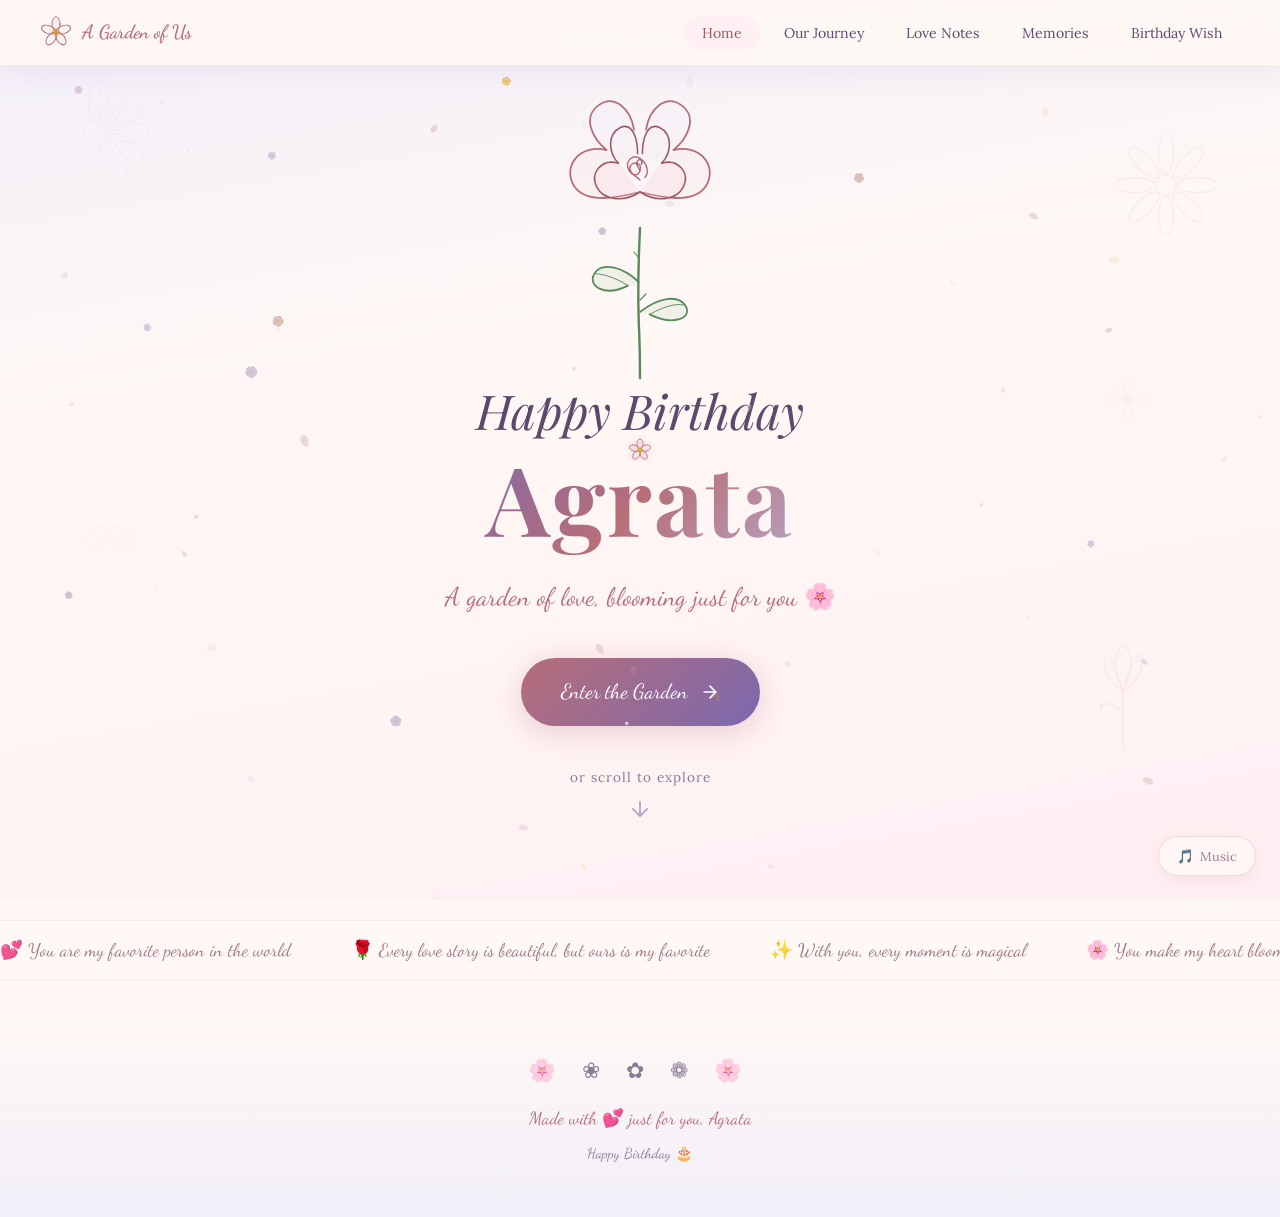
==== commit 6c643709: "removed the card" ====
--- a/index.html
+++ b/index.html
@@ -198,43 +198,7 @@
         </div>
     </main>
 
-    <!-- Love Counter Section -->
-    <section class="love-counter-section" data-animate>
-        <div class="love-counter-card">
-            <div class="love-counter-heart">
-                <svg viewBox="0 0 60 60" width="60" height="60">
-                    <path
-                        d="M30,50 C15,40 5,30 5,20 C5,10 15,5 22,10 C27,14 29,18 30,22 C31,18 33,14 38,10 C45,5 55,10 55,20 C55,30 45,40 30,50Z"
-                        stroke="#B76E79" fill="rgba(240,212,216,0.3)" stroke-width="1.5" />
-                </svg>
-            </div>
-            <div class="love-counter-text">
-                <h3>Our Love Story</h3>
-                <div class="counter-numbers" id="love-counter">
-                    <div class="counter-unit">
-                        <span class="counter-value" id="counter-days">∞</span>
-                        <span class="counter-label">Days</span>
-                    </div>
-                    <div class="counter-divider">:</div>
-                    <div class="counter-unit">
-                        <span class="counter-value" id="counter-hours">∞</span>
-                        <span class="counter-label">Hours</span>
-                    </div>
-                    <div class="counter-divider">:</div>
-                    <div class="counter-unit">
-                        <span class="counter-value" id="counter-minutes">∞</span>
-                        <span class="counter-label">Minutes</span>
-                    </div>
-                    <div class="counter-divider">:</div>
-                    <div class="counter-unit">
-                        <span class="counter-value" id="counter-seconds">∞</span>
-                        <span class="counter-label">Seconds</span>
-                    </div>
-                </div>
-                <p class="counter-subtitle">of loving you 💕</p>
-            </div>
-        </div>
-    </section>
+
 
     <!-- Floating Love Quotes Ticker -->
     <section class="love-ticker-section">
--- a/styles.css
+++ b/styles.css
@@ -1520,109 +1520,7 @@
     opacity: 0.7;
 }
 
-/* ===== LOVE COUNTER SECTION ===== */
-.love-counter-section {
-    padding: 60px 20px;
-    text-align: center;
-    position: relative;
-    z-index: 1;
-}
-
-.love-counter-card {
-    display: flex;
-    flex-direction: column;
-    align-items: center;
-    justify-content: center;
-    gap: 20px;
-    max-width: 600px;
-    margin: 0 auto;
-    padding: 40px 30px;
-    background: rgba(255, 248, 245, 0.6);
-    backdrop-filter: blur(15px);
-    border-radius: 24px;
-    border: 1px solid rgba(183, 110, 121, 0.15);
-    box-shadow: 0 8px 40px rgba(183, 110, 121, 0.08);
-}
-
-.love-counter-heart svg {
-    animation: heartPulse 1.5s ease-in-out infinite;
-}
-
-@keyframes heartPulse {
-
-    0%,
-    100% {
-        transform: scale(1);
-    }
-
-    15% {
-        transform: scale(1.15);
-    }
-
-    30% {
-        transform: scale(1);
-    }
-
-    45% {
-        transform: scale(1.1);
-    }
-}
-
-.love-counter-text h3 {
-    font-family: 'Dancing Script', cursive;
-    font-size: 1.8rem;
-    color: #B76E79;
-    margin-bottom: 12px;
-}
-
-.counter-numbers {
-    display: flex;
-    align-items: center;
-    justify-content: center;
-    gap: 6px;
-    flex-wrap: wrap;
-}
-
-.counter-unit {
-    display: flex;
-    flex-direction: column;
-    align-items: center;
-    gap: 4px;
-}
-
-.counter-value {
-    font-family: 'Playfair Display', serif;
-    font-size: 2.2rem;
-    font-weight: 700;
-    color: #6B4A5A;
-    min-width: 60px;
-    background: rgba(183, 110, 121, 0.08);
-    border-radius: 12px;
-    padding: 8px 12px;
-    line-height: 1;
-}
-
-.counter-label {
-    font-family: 'Lora', serif;
-    font-size: 0.75rem;
-    color: #9E7A8A;
-    text-transform: uppercase;
-    letter-spacing: 1px;
-}
-
-.counter-divider {
-    font-size: 1.6rem;
-    color: #B76E79;
-    font-weight: 600;
-    margin-top: -14px;
-}
-
-.counter-subtitle {
-    font-family: 'Dancing Script', cursive;
-    font-size: 1.2rem;
-    color: #B76E79;
-    margin-top: 12px;
-}
+
 
 /* ===== LOVE TICKER ===== */
 .love-ticker-section {
@@ -2091,17 +1989,6 @@
         padding-bottom: 40px;
     }
 
-    /* Counter mobile */
-    .counter-value {
-        font-size: 1.6rem;
-        min-width: 48px;
-        padding: 6px 8px;
-    }
-
-    .counter-divider {
-        font-size: 1.2rem;
-    }
-
     /* Quiz mobile */
     .quiz-card {
         padding: 24px 18px;
@@ -2145,12 +2032,4 @@
         gap: 20px;
     }
 
-    .counter-value {
-        font-size: 1.3rem;
-        min-width: 40px;
-    }
-
-    .love-counter-text h3 {
-        font-size: 1.4rem;
-    }
 }
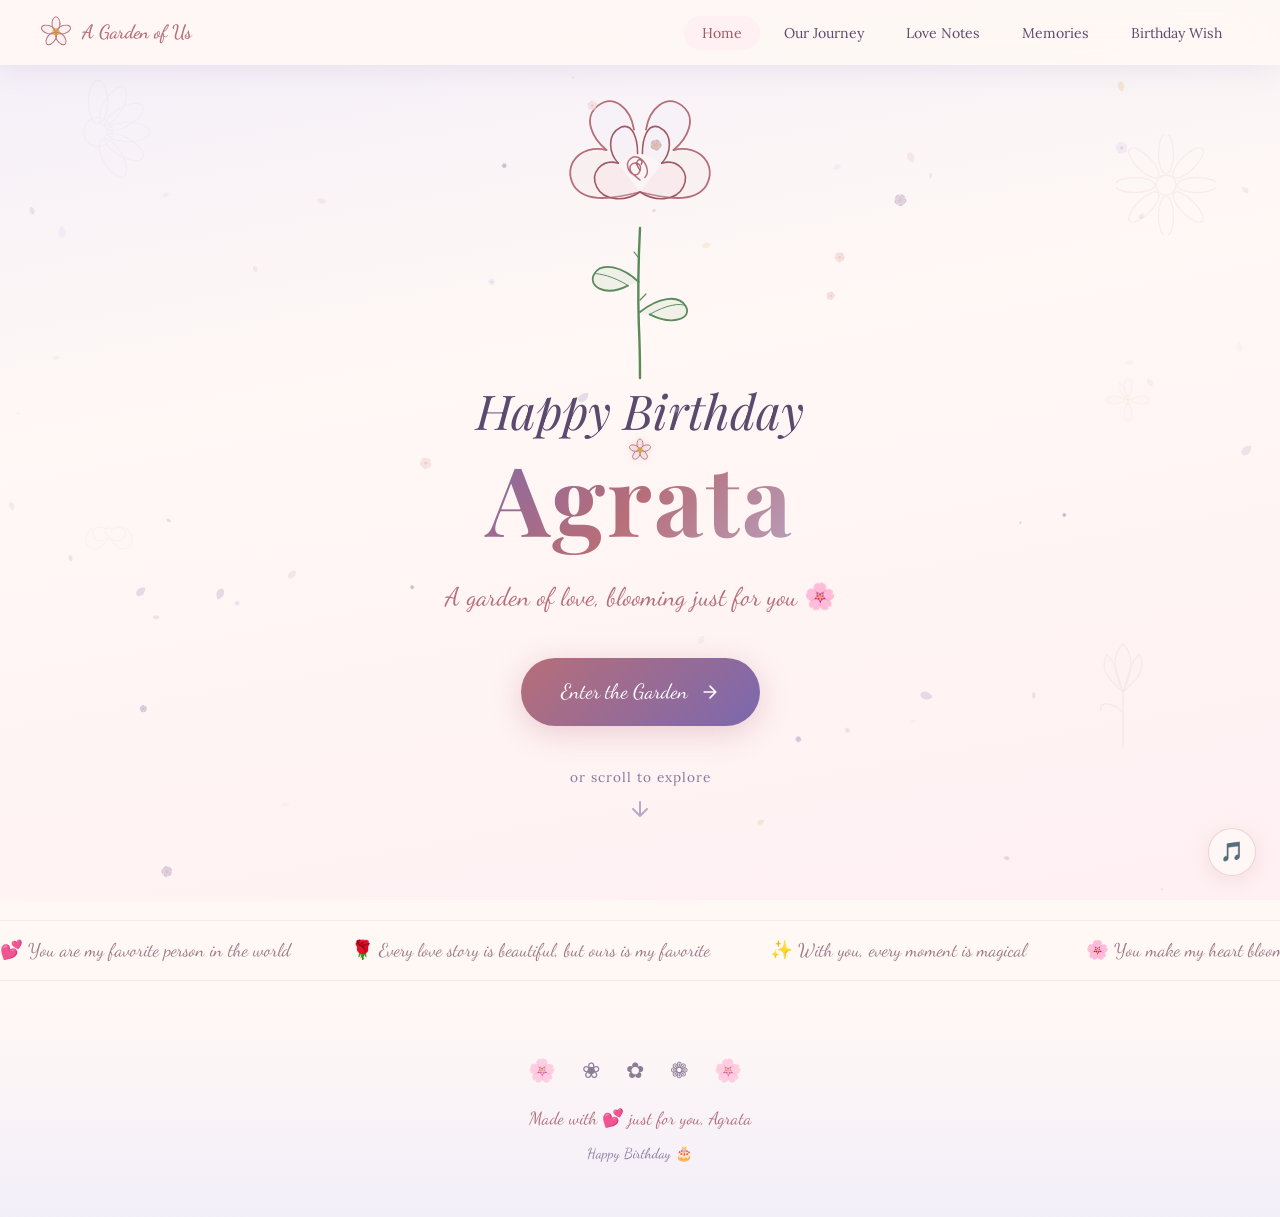
==== commit 8def1d85: "feat: Redesign music toggle button as a circular icon and refactor its audio context management." ====
--- a/index.html
+++ b/index.html
@@ -28,7 +28,6 @@
     <!-- Music Toggle -->
     <button id="music-toggle" class="music-toggle" aria-label="Toggle ambient music">
         <span class="music-icon">🎵</span>
-        <span class="music-label">Music</span>
     </button>
 
     <!-- Navigation -->
--- a/styles.css
+++ b/styles.css
@@ -1571,32 +1571,47 @@
     z-index: 9996;
     display: flex;
     align-items: center;
-    gap: 6px;
-    padding: 10px 18px;
-    border: 1px solid rgba(183, 110, 121, 0.2);
-    border-radius: 50px;
-    background: rgba(255, 248, 245, 0.85);
+    justify-content: center;
+    width: 48px;
+    height: 48px;
+    padding: 0;
+    border: 1.5px solid rgba(183, 110, 121, 0.25);
+    border-radius: 50%;
+    background: rgba(255, 248, 245, 0.9);
     backdrop-filter: blur(12px);
-    box-shadow: 0 4px 20px rgba(183, 110, 121, 0.12);
-    font-family: 'Lora', serif;
-    font-size: 0.85rem;
+    box-shadow: 0 4px 20px rgba(183, 110, 121, 0.15);
+    font-size: 1.2rem;
     color: #9E7A8A;
     transition: all 0.3s ease;
+    -webkit-tap-highlight-color: transparent;
+    touch-action: manipulation;
 }
 
 .music-toggle:hover {
-    transform: scale(1.05);
-    box-shadow: 0 6px 24px rgba(183, 110, 121, 0.2);
+    transform: scale(1.1);
+    box-shadow: 0 6px 24px rgba(183, 110, 121, 0.25);
+}
+
+.music-toggle:active {
+    transform: scale(0.95);
 }
 
 .music-toggle.playing {
-    background: rgba(183, 110, 121, 0.15);
+    background: rgba(183, 110, 121, 0.2);
     border-color: #B76E79;
     color: #B76E79;
+    box-shadow: 0 4px 24px rgba(183, 110, 121, 0.3);
 }
 
 .music-toggle.playing .music-icon {
     animation: musicBounce 0.6s ease infinite alternate;
+}
+
+.music-icon {
+    line-height: 1;
+    display: flex;
+    align-items: center;
+    justify-content: center;
 }
 
 @keyframes musicBounce {
@@ -1609,8 +1624,15 @@
     }
 }
 
-.music-label {
-    font-size: 0.8rem;
+/* Mobile: bigger tap target */
+@media (max-width: 768px) {
+    .music-toggle {
+        width: 52px;
+        height: 52px;
+        bottom: 20px;
+        right: 16px;
+        font-size: 1.3rem;
+    }
 }
 
 /* ===== CLICK RIPPLE ===== */
